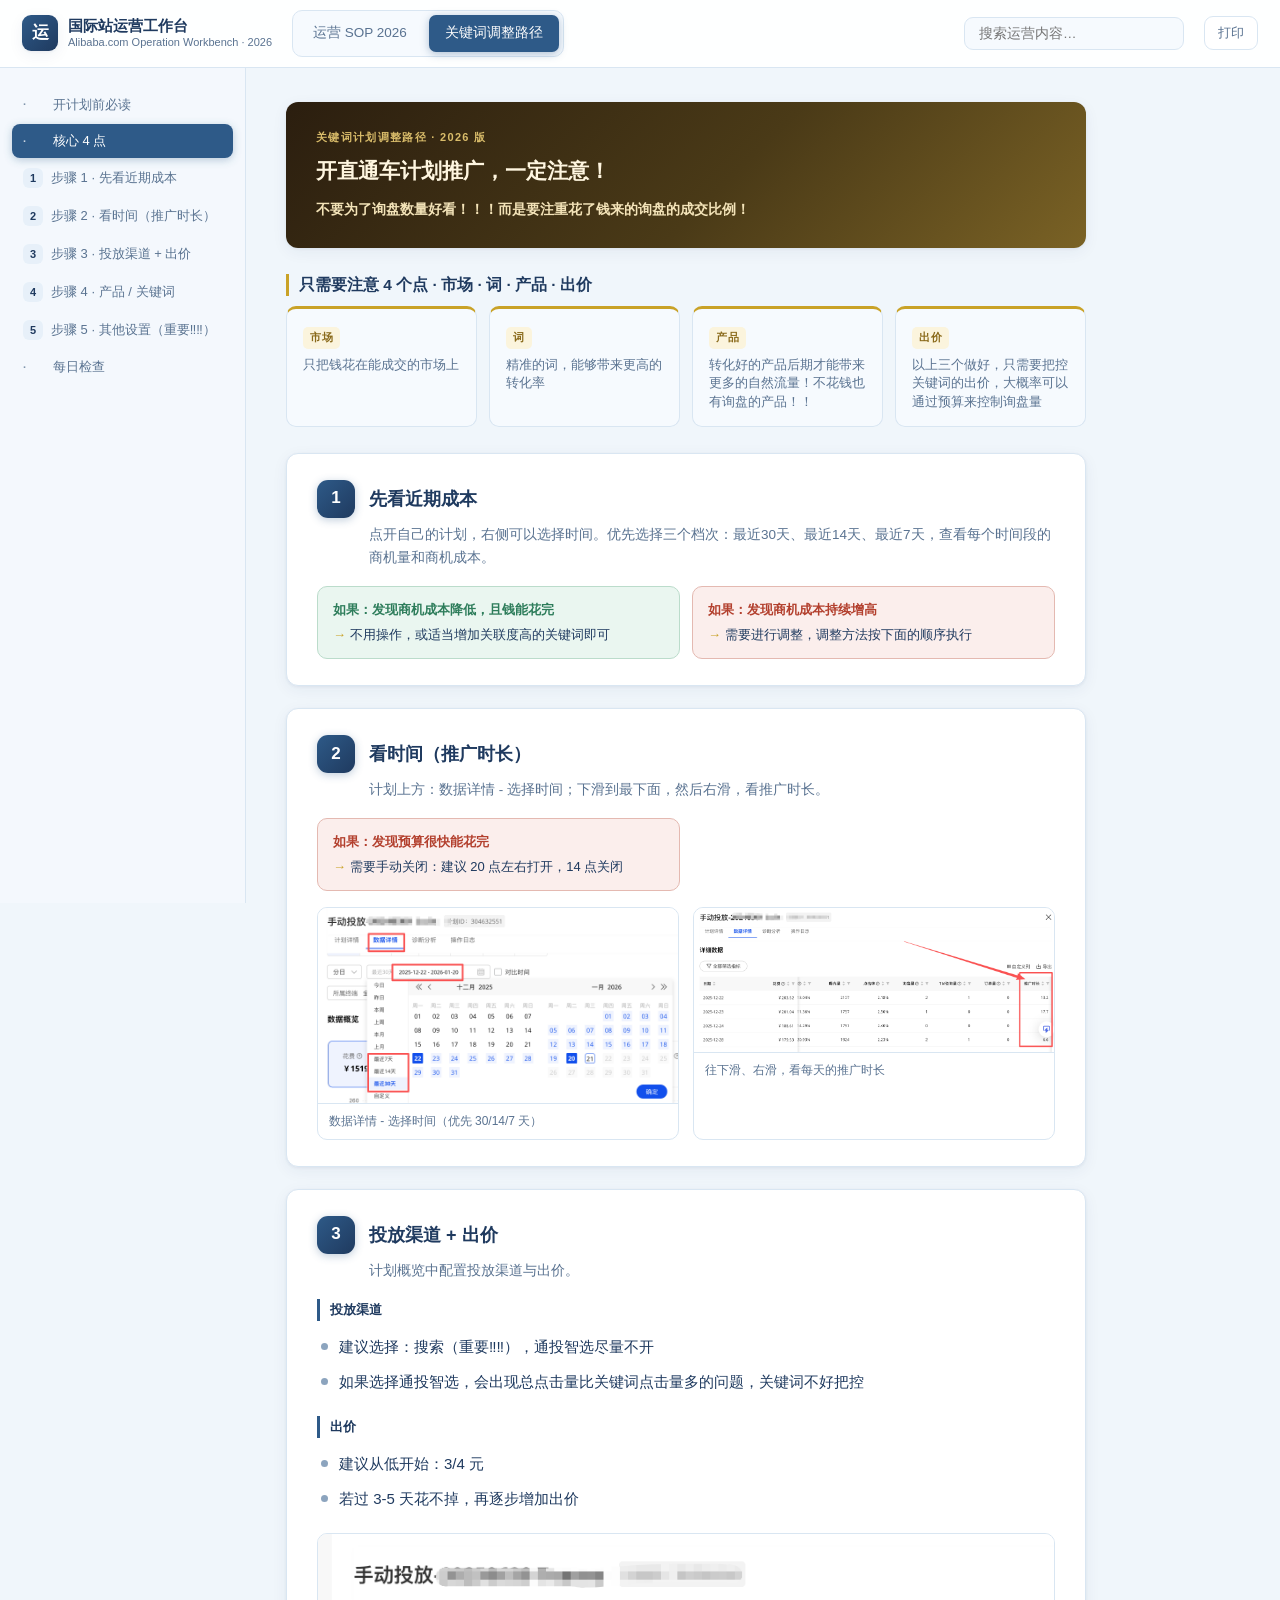
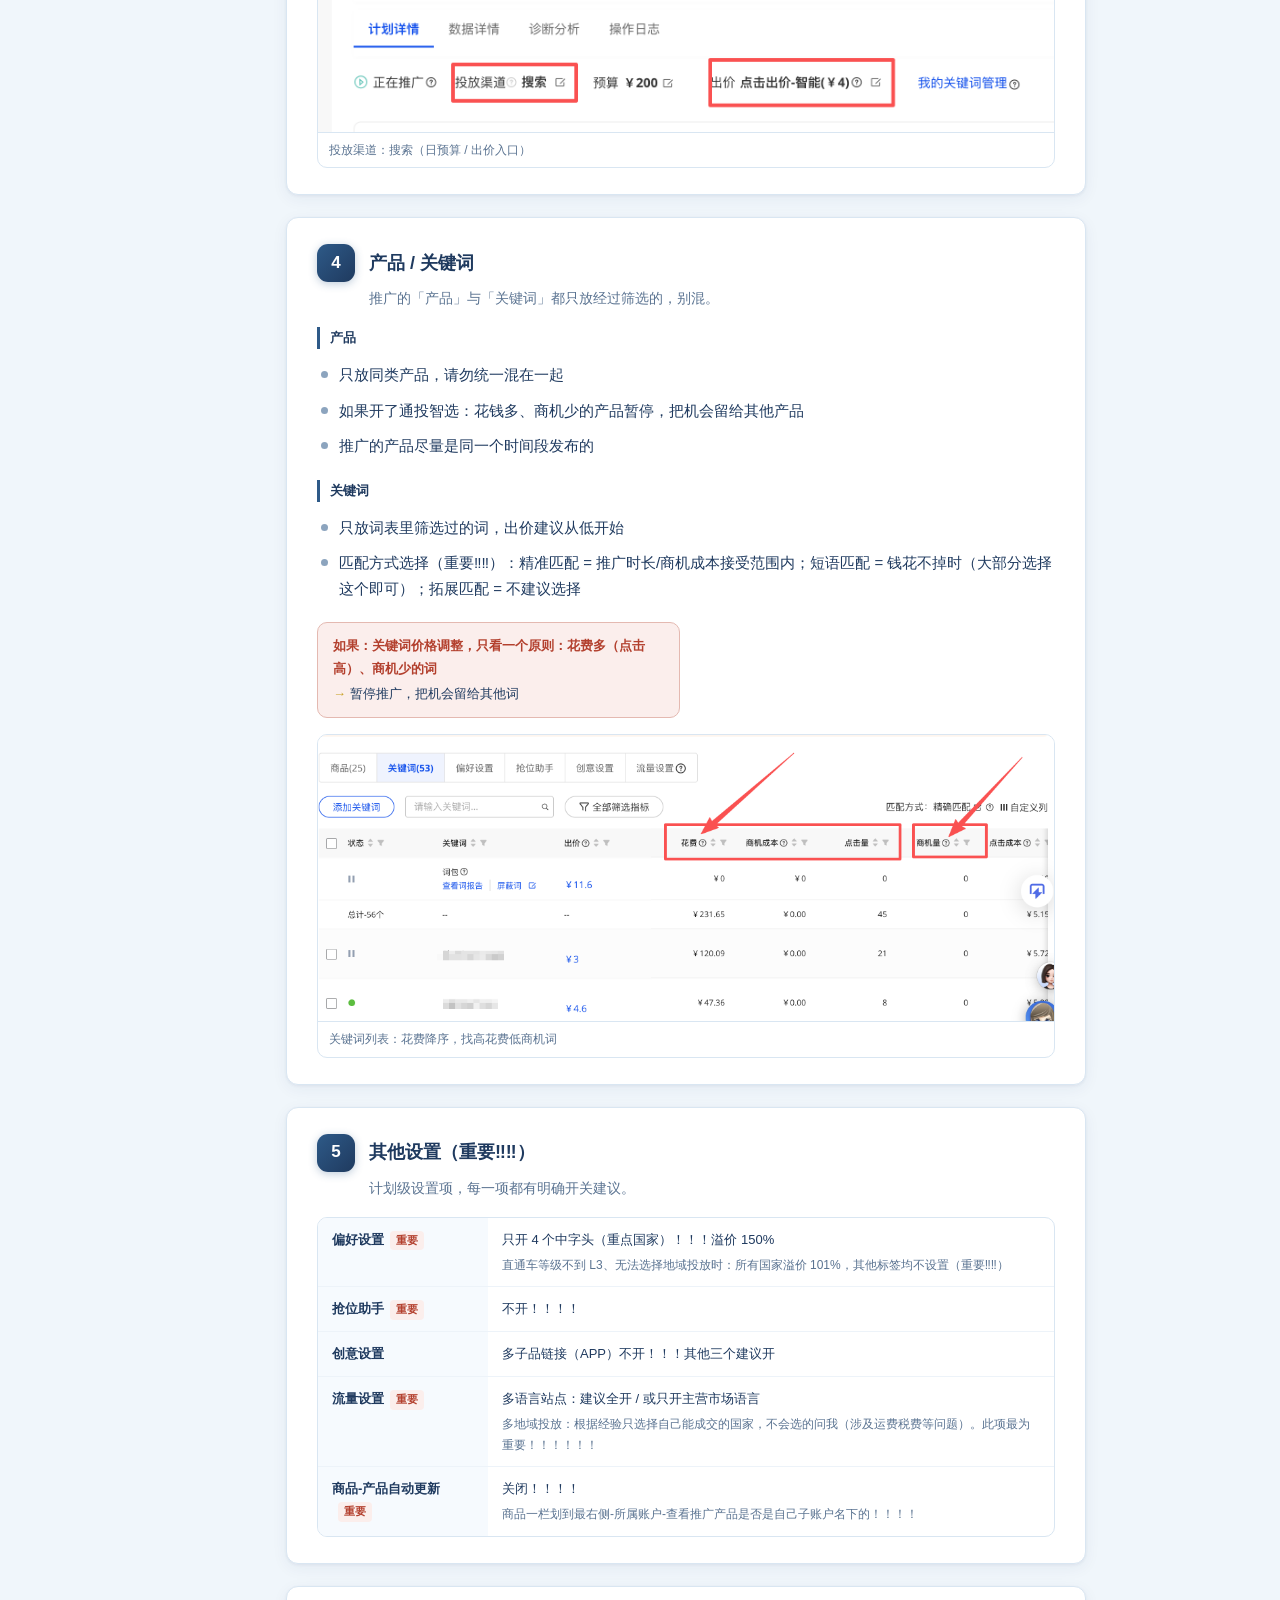
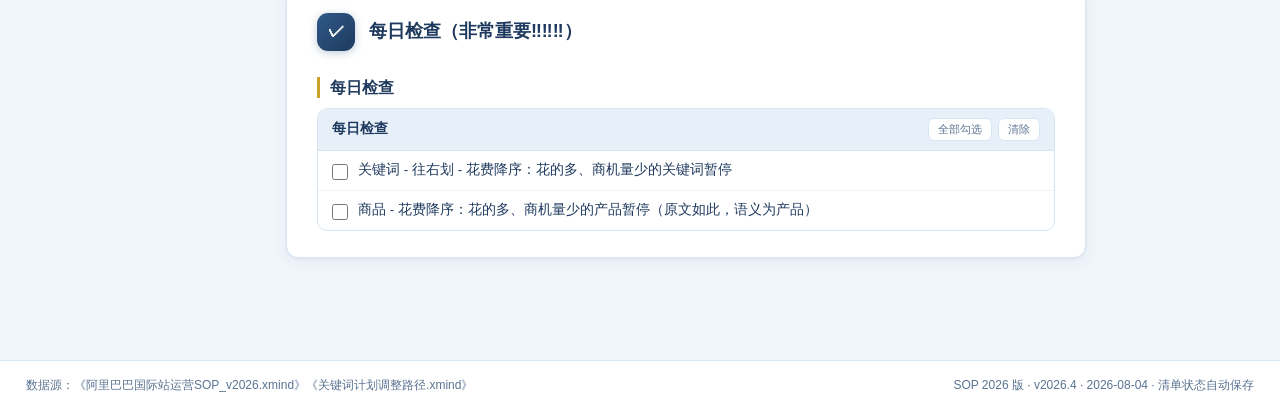
==== keyword.html @ 3e879319 "Add files via upload" ====
<!DOCTYPE html>
<html lang="zh-CN">
<head>
<meta charset="UTF-8">
<meta name="viewport" content="width=device-width, initial-scale=1.0">
<title>关键词调整路径 · 国际站运营工作台</title>
<meta name="description" content="直通车 P4P 关键词计划调整路径：看成本、看时间、投放渠道、产品关键词、其他设置、每日检查">
<link rel="stylesheet" href="style.css">
</head>
<body>

<header class="topbar">
  <div class="brand">
    <span class="brand-mark">运</span>
    <div class="brand-text">
      <strong>国际站运营工作台</strong>
      <span>Alibaba.com Operation Workbench · 2026</span>
    </div>
  </div>

  <nav class="tabs" id="pageTabs" aria-label="页面切换">
    <a class="tab" data-page="sop" href="sop.html">运营 SOP 2026</a>
    <a class="tab active" data-page="keyword" href="keyword.html">关键词调整路径</a>
  </nav>

  <div class="searchbox" id="searchBox">
    <input id="searchInput" type="text" placeholder="搜索运营内容…" autocomplete="off">
    <div id="searchResults" class="search-results hidden"></div>
  </div>

  <button id="printBtn" class="icon-btn" title="打印 / 导出 PDF 当前页面">打印</button>
</header>

<main>
  <section id="view-keyword" class="view">
    <aside class="sidebar" id="kwSidebar" aria-label="关键词路径步骤导航"></aside>
    <div class="content kw-content" id="keywordContent"></div>
  </section>
</main>

<footer class="footer">
  <span>数据源：《阿里巴巴国际站运营SOP_v2026.xmind》《关键词计划调整路径.xmind》</span>
  <span class="ver" id="verInfo"></span>
</footer>

<script src="data-keyword.js"></script>
<script src="data-sop.js"></script>
<script src="app.js"></script>
</body>
</html>
---- style.css ----
/* ============================================================
   国际站运营工作台 · style.css
   风格：梵高淡蓝（星空蓝 + 暖金点缀）
   配色集中在 :root，换肤只需改变量
   ============================================================ */
:root {
  --bg: #F0F6FB;              /* 页面底色：淡星空蓝 */
  --bg-card: #FFFFFF;
  --bg-soft: #F6FAFE;
  --ink: #1F3A5F;             /* 主文字：深星空蓝 */
  --ink-2: #5A7391;           /* 次级文字 */
  --brand: #2E5A88;           /* 主品牌蓝 */
  --brand-deep: #1F3A5F;
  --brand-soft: #E7F0F9;
  --accent: #C9A227;          /* 暖金点缀 */
  --accent-soft: #FBF4DD;
  --border: #D9E6F2;
  --warn-bg: #FDF4E4;
  --warn-border: #E2C068;
  --warn-text: #8A6A1B;
  --danger: #B3402E;
  --danger-soft: #FBEEEC;
  --ok: #2E7D5B;
  --ok-soft: #EAF6F0;
  --code-bg: #EEF4FA;
  --radius: 12px;
  --shadow: 0 1px 3px rgba(31, 58, 95, 0.06), 0 4px 16px rgba(31, 58, 95, 0.06);
}

* { box-sizing: border-box; margin: 0; padding: 0; }

html { scroll-behavior: smooth; }

body {
  font-family: -apple-system, BlinkMacSystemFont, "PingFang SC", "Hiragino Sans GB", "Microsoft YaHei", "Segoe UI", sans-serif;
  background: var(--bg);
  color: var(--ink);
  font-size: 15px;
  line-height: 1.7;
  min-height: 100vh;
  display: flex;
  flex-direction: column;
}

/* ---------------- 顶栏 ---------------- */
.topbar {
  position: sticky; top: 0; z-index: 50;
  display: flex; align-items: center; gap: 20px;
  padding: 10px 22px;
  background: rgba(255,255,255,0.92);
  backdrop-filter: blur(8px);
  border-bottom: 1px solid var(--border);
  flex-wrap: wrap;
}
.brand { display: flex; align-items: center; gap: 10px; }
.brand-mark {
  width: 36px; height: 36px; border-radius: 9px;
  background: linear-gradient(135deg, var(--brand) 0%, var(--brand-deep) 100%);
  color: #fff; font-weight: 700; font-size: 17px;
  display: flex; align-items: center; justify-content: center;
  box-shadow: var(--shadow);
}
.brand-text { display: flex; flex-direction: column; line-height: 1.25; }
.brand-text strong { font-size: 15px; color: var(--ink); }
.brand-text span { font-size: 11px; color: var(--ink-2); }

.tabs { display: flex; gap: 6px; background: var(--bg-soft); padding: 4px; border-radius: 10px; border: 1px solid var(--border); }
.tab {
  border: none; cursor: pointer;
  padding: 7px 16px; border-radius: 7px;
  background: transparent; color: var(--ink-2);
  font-size: 13.5px; font-weight: 500; font-family: inherit;
  transition: all .15s ease;
}
.tab:hover { color: var(--brand); }
a.tab { display: inline-block; text-decoration: none; }
.tab.active { background: var(--brand); color: #fff; box-shadow: 0 2px 8px rgba(46,90,136,.35); }

.searchbox { position: relative; margin-left: auto; min-width: 220px; }
.searchbox input {
  width: 100%; padding: 8px 14px;
  border: 1px solid var(--border); border-radius: 9px;
  background: var(--bg-soft); color: var(--ink);
  font-size: 13.5px; font-family: inherit; outline: none;
  transition: border .15s ease, box-shadow .15s ease;
}
.searchbox input:focus { border-color: var(--brand); box-shadow: 0 0 0 3px rgba(46,90,136,.12); background: #fff; }
.search-results {
  position: absolute; top: calc(100% + 6px); left: 0; right: 0;
  background: #fff; border: 1px solid var(--border); border-radius: 10px;
  box-shadow: 0 12px 32px rgba(31,58,95,.16);
  max-height: 320px; overflow: auto; z-index: 60;
}
.search-results.hidden { display: none; }
.sr-item { padding: 9px 12px; cursor: pointer; border-bottom: 1px solid #EEF4FA; }
.sr-item:last-child { border-bottom: none; }
.sr-item:hover { background: var(--brand-soft); }
.sr-item .sr-page { font-size: 10.5px; color: var(--accent); font-weight: 600; }
.sr-item .sr-title { font-size: 13px; color: var(--ink); font-weight: 500; }
.sr-item .sr-snippet { font-size: 12px; color: var(--ink-2); }
.sr-item mark { background: var(--accent-soft); color: var(--warn-text); border-radius: 2px; padding: 0 1px; }
.sr-empty { padding: 12px; font-size: 13px; color: var(--ink-2); }

.icon-btn {
  border: 1px solid var(--border); background: #fff; color: var(--ink-2);
  padding: 7px 13px; border-radius: 9px; font-size: 13px; cursor: pointer; font-family: inherit;
  transition: all .15s ease;
}
.icon-btn:hover { color: var(--brand); border-color: var(--brand); }

/* ---------------- 主布局 ---------------- */
main { flex: 1; display: flex; }
.view { display: none; flex: 1; }
.view.active { display: flex; }

.sidebar {
  width: 246px; flex-shrink: 0;
  position: sticky; top: 65px; align-self: flex-start;
  height: calc(100vh - 65px);
  overflow-y: auto;
  padding: 18px 12px 40px;
  border-right: 1px solid var(--border);
  background: rgba(246,250,254,0.7);
}
.sidebar::-webkit-scrollbar { width: 6px; }
.sidebar::-webkit-scrollbar-thumb { background: #C9DAE8; border-radius: 3px; }
.sb-group { font-size: 11px; color: var(--ink-2); letter-spacing: .08em; margin: 14px 6px 6px; font-weight: 600; }
.sb-item {
  display: flex; align-items: center; gap: 8px;
  padding: 7px 10px; margin: 2px 0; border-radius: 8px;
  font-size: 13px; color: var(--ink-2); cursor: pointer;
  border: 1px solid transparent; transition: all .12s ease;
  text-decoration: none; line-height: 1.4;
}
.sb-item:hover { background: var(--brand-soft); color: var(--brand-deep); }
.sb-item.active { background: var(--brand); color: #fff; box-shadow: 0 2px 8px rgba(46,90,136,.3); }
.sb-item .sb-num { font-size: 11px; font-weight: 600; opacity: .75; min-width: 22px; }

.content {
  flex: 1; min-width: 0;
  padding: 34px 40px 80px;
  max-width: 880px;
}

/* ---------------- 章节卡片 ---------------- */
.chapter {
  background: var(--bg-card);
  border: 1px solid var(--border);
  border-radius: var(--radius);
  box-shadow: var(--shadow);
  padding: 30px 34px;
  margin-bottom: 26px;
  scroll-margin-top: 84px;
}
.chapter-head { display: flex; align-items: center; gap: 12px; margin-bottom: 4px; }
.chapter-badge {
  width: 34px; height: 34px; border-radius: 9px; flex-shrink: 0;
  background: linear-gradient(135deg, var(--brand), var(--brand-deep));
  color: #fff; font-size: 14px; font-weight: 600;
  display: flex; align-items: center; justify-content: center;
}
.chapter-title { font-size: 21px; font-weight: 700; color: var(--ink); letter-spacing: .01em; }
.chapter-sub { font-size: 12.5px; color: var(--ink-2); margin: 6px 0 22px; padding-left: 46px; }

/* ---------------- 内容块 ---------------- */
.blk { margin-top: 26px; }
.blk:first-child { margin-top: 12px; }
.blk-title {
  font-size: 15.5px; font-weight: 600; color: var(--brand-deep);
  margin-bottom: 10px; padding-left: 10px;
  border-left: 3px solid var(--accent);
  line-height: 1.4;
}

/* 段落 */
.blk-p { color: var(--ink); }
.blk-p .blk-title { margin-bottom: 4px; }

/* 列表 */
.blk-list { list-style: none; }
.blk-list li {
  position: relative; padding: 5px 0 5px 22px; color: var(--ink);
}
.blk-list li::before {
  content: ""; position: absolute; left: 4px; top: 14px;
  width: 7px; height: 7px; border-radius: 50%;
  background: var(--brand); opacity: .55;
}

/* 表格 */
.tbl-wrap { overflow-x: auto; border: 1px solid var(--border); border-radius: 10px; }
table.tbl { width: 100%; border-collapse: collapse; font-size: 13.5px; min-width: 520px; }
.tbl th {
  background: var(--brand-soft); color: var(--brand-deep);
  text-align: left; padding: 10px 14px; font-weight: 600;
  border-bottom: 1px solid var(--border); white-space: nowrap;
}
.tbl td { padding: 9px 14px; border-bottom: 1px solid #EDF3F9; color: var(--ink); vertical-align: top; }
.tbl tr:last-child td { border-bottom: none; }
.tbl tr:hover td { background: #FAFCFF; }
.blk-note { font-size: 12px; color: var(--ink-2); margin-top: 8px; padding: 8px 12px; background: var(--bg-soft); border-radius: 8px; }

/* 步骤条（横向） */
.steps { display: flex; flex-wrap: wrap; align-items: stretch; gap: 0; }
.step {
  display: flex; align-items: center; gap: 10px;
  background: var(--bg-soft); border: 1px solid var(--border);
  border-radius: 10px; padding: 10px 14px; margin: 4px 0;
  flex: 1 1 160px;
}
.step-num {
  width: 26px; height: 26px; border-radius: 50%; flex-shrink: 0;
  background: var(--brand); color: #fff; font-size: 13px; font-weight: 600;
  display: flex; align-items: center; justify-content: center;
}
.step-text { font-size: 13px; color: var(--ink); line-height: 1.45; }
.steps-arrow { align-self: center; color: var(--accent); font-size: 15px; padding: 0 2px; }

/* 流程闭环 */
.flow { display: flex; flex-wrap: wrap; align-items: center; gap: 6px; }
.flow-item {
  background: linear-gradient(135deg, var(--brand), var(--brand-deep));
  color: #fff; font-size: 13px; font-weight: 500;
  padding: 7px 16px; border-radius: 20px; box-shadow: 0 2px 8px rgba(46,90,136,.25);
}
.flow-arrow { color: var(--accent); font-weight: 700; font-size: 14px; }

/* 卡片网格 */
.cards { display: grid; grid-template-columns: repeat(auto-fill, minmax(210px, 1fr)); gap: 12px; }
.card {
  background: var(--bg-soft); border: 1px solid var(--border); border-radius: 10px;
  padding: 14px 16px;
}
.card .card-tag {
  display: inline-block; font-size: 10.5px; font-weight: 700;
  color: var(--brand-deep); background: var(--brand-soft);
  border-radius: 5px; padding: 2px 7px; margin-bottom: 7px; letter-spacing: .05em;
}
.card .card-title { font-size: 14px; font-weight: 600; color: var(--ink); margin-bottom: 3px; }
.card .card-text { font-size: 12.5px; color: var(--ink-2); line-height: 1.5; }

/* 警示 */
.warn {
  background: var(--warn-bg); border: 1px solid var(--warn-border);
  border-left: 4px solid var(--accent);
  border-radius: 10px; padding: 13px 16px; margin-top: 14px;
}
.warn .warn-title { font-weight: 700; color: var(--warn-text); font-size: 13.5px; margin-bottom: 4px; }
.warn .warn-text { font-size: 13.5px; color: #6B5A1E; }
.warn.danger { background: var(--danger-soft); border-color: #E4B9B1; border-left-color: var(--danger); }
.warn.danger .warn-title, .warn.danger .warn-text { color: var(--danger); }

/* 示例（标题写法） */
.example {
  background: var(--code-bg); border: 1px solid var(--border); border-radius: 10px;
  padding: 14px 18px; margin-top: 10px;
}
.example .ex-en { font-family: ui-monospace, SFMono-Regular, Menlo, monospace; font-size: 13px; color: var(--brand-deep); font-weight: 500; word-break: break-all; }
.example .ex-zh { font-size: 12.5px; color: var(--ink-2); margin-top: 5px; }

/* 时间线 */
.timeline { position: relative; padding-left: 22px; }
.timeline::before { content: ""; position: absolute; left: 5px; top: 6px; bottom: 6px; width: 2px; background: var(--border); }
.tl-item { position: relative; padding: 7px 0 7px 16px; }
.tl-item::before {
  content: ""; position: absolute; left: -22px; top: 15px;
  width: 9px; height: 9px; border-radius: 50%;
  background: var(--brand); border: 2px solid #fff; box-shadow: 0 0 0 1px var(--brand);
}
.tl-date { font-size: 12px; font-weight: 700; color: var(--accent); letter-spacing: .03em; }
.tl-text { font-size: 13.5px; color: var(--ink); }

/* 术语表 */
.glossary { display: grid; grid-template-columns: 1fr 1fr; gap: 10px 22px; }
.gl-item { border-bottom: 1px dashed var(--border); padding-bottom: 8px; }
.gl-term { font-size: 13.5px; font-weight: 700; color: var(--brand-deep); }
.gl-def { font-size: 13px; color: var(--ink-2); }

/* 清单 */
.checklist { border: 1px solid var(--border); border-radius: 10px; overflow: hidden; }
.cl-head {
  display: flex; align-items: center; justify-content: space-between; gap: 10px;
  background: var(--brand-soft); padding: 9px 14px;
  border-bottom: 1px solid var(--border);
}
.cl-head .cl-title { font-weight: 600; color: var(--brand-deep); font-size: 13.5px; }
.cl-actions { display: flex; gap: 6px; }
.cl-actions button {
  border: 1px solid var(--border); background: #fff; color: var(--ink-2);
  font-size: 11px; padding: 3px 9px; border-radius: 6px; cursor: pointer; font-family: inherit;
}
.cl-actions button:hover { color: var(--brand); border-color: var(--brand); }
.cl-item { display: flex; align-items: flex-start; gap: 10px; padding: 9px 14px; border-bottom: 1px solid #EDF3F9; cursor: pointer; }
.cl-item:last-child { border-bottom: none; }
.cl-item:hover { background: #FAFCFF; }
.cl-item input { margin-top: 4px; accent-color: var(--brand); width: 16px; height: 16px; cursor: pointer; flex-shrink: 0; }
.cl-item .cl-text { font-size: 13.5px; color: var(--ink); line-height: 1.55; }
.cl-item.done .cl-text { color: var(--ink-2); text-decoration: line-through; }

/* ---------------- 关键词页专属 ---------------- */
.kw-hero {
  background: linear-gradient(135deg, #2B1E0F 0%, #4A3A17 55%, #7A6225 100%);
  color: #F7E9C3; border-radius: var(--radius);
  padding: 26px 30px; margin-bottom: 22px;
  box-shadow: var(--shadow);
}
.kw-hero .kw-hero-tag { font-size: 11px; letter-spacing: .12em; color: #D9BC6A; font-weight: 700; }
.kw-hero h1 { font-size: 21px; margin: 6px 0 10px; color: #FFF6E0; }
.kw-hero p { font-size: 14px; color: #F3E3B8; font-weight: 600; }

.core4 { display: grid; grid-template-columns: repeat(auto-fit, minmax(180px, 1fr)); gap: 12px; margin-bottom: 26px; }
.core4 .card { border-top: 3px solid var(--accent); }
.core4 .card .card-tag { background: var(--accent-soft); color: var(--warn-text); }

.kw-step {
  background: var(--bg-card); border: 1px solid var(--border); border-radius: var(--radius);
  box-shadow: var(--shadow); padding: 26px 30px; margin-bottom: 22px;
  scroll-margin-top: 84px;
}
.kw-step-head { display: flex; align-items: center; gap: 14px; margin-bottom: 6px; }
.kw-step-num {
  width: 38px; height: 38px; border-radius: 11px; flex-shrink: 0;
  background: linear-gradient(135deg, var(--brand), var(--brand-deep));
  color: #fff; font-size: 17px; font-weight: 700;
  display: flex; align-items: center; justify-content: center;
  box-shadow: 0 2px 8px rgba(46,90,136,.3);
}
.kw-step-title { font-size: 18px; font-weight: 700; color: var(--ink); }
.kw-step-desc { font-size: 13.5px; color: var(--ink-2); padding-left: 52px; margin-bottom: 16px; }

.kw-group { margin-top: 16px; }
.kw-group-name { font-size: 13px; font-weight: 700; color: var(--brand-deep); margin-bottom: 8px; padding-left: 10px; border-left: 3px solid var(--brand); }

/* 判断逻辑 */
.conditions { display: grid; grid-template-columns: 1fr 1fr; gap: 12px; margin-top: 16px; }
.cond { border-radius: 10px; padding: 12px 15px; font-size: 13px; }
.cond.keep { background: var(--ok-soft); border: 1px solid #BBDCCB; }
.cond.action { background: var(--danger-soft); border: 1px solid #E4B9B1; }
.cond .cond-if { font-weight: 600; display: block; margin-bottom: 3px; }
.cond.keep .cond-if { color: var(--ok); }
.cond.action .cond-if { color: var(--danger); }
.cond .cond-then { color: var(--ink); }
.cond .cond-then::before { content: "→ "; color: var(--accent); font-weight: 700; }

/* 截图 */
.kw-shots { display: grid; grid-template-columns: repeat(auto-fit, minmax(250px, 1fr)); gap: 14px; margin-top: 16px; }
.kw-shot { border: 1px solid var(--border); border-radius: 10px; overflow: hidden; background: #fff; }
.kw-shot img { width: 100%; display: block; border-bottom: 1px solid var(--border); }
.kw-shot figcaption { font-size: 12px; color: var(--ink-2); padding: 7px 11px; }

/* 设置项表格（步骤5） */
.settings-table { border: 1px solid var(--border); border-radius: 10px; overflow: hidden; margin-top: 12px; }
.settings-table .st-row { display: flex; border-bottom: 1px solid #EDF3F9; }
.settings-table .st-row:last-child { border-bottom: none; }
.st-name { flex: 0 0 170px; padding: 11px 14px; font-weight: 600; font-size: 13px; color: var(--brand-deep); background: var(--bg-soft); }
.st-body { flex: 1; padding: 11px 14px; font-size: 13px; color: var(--ink); }
.st-body .st-note { display: block; font-size: 12px; color: var(--ink-2); margin-top: 4px; }
.st-warn-tag { display: inline-block; font-size: 10.5px; font-weight: 700; color: var(--danger); background: var(--danger-soft); border-radius: 4px; padding: 1px 6px; margin-left: 6px; }

/* 关键词步骤导航 */
.sb-item .sb-step-num {
  width: 20px; height: 20px; border-radius: 6px; flex-shrink: 0;
  background: var(--brand-soft); color: var(--brand-deep);
  font-size: 11px; font-weight: 700;
  display: flex; align-items: center; justify-content: center;
}
.sb-item.active .sb-step-num { background: rgba(255,255,255,.25); color: #fff; }

/* ---------------- 页脚 ---------------- */
.footer {
  border-top: 1px solid var(--border); background: #fff;
  padding: 14px 26px; font-size: 12px; color: var(--ink-2);
  display: flex; justify-content: space-between; gap: 10px; flex-wrap: wrap;
}

/* 高亮闪烁（搜索跳转） */
@keyframes flash { 0%, 60% { background: var(--accent-soft); } 100% { background: transparent; } }
.flash { animation: flash 1.6s ease-out 1; border-radius: 6px; }

/* ---------------- 响应式 ---------------- */
@media (max-width: 900px) {
  .sidebar { width: 210px; }
  .content { padding: 24px 20px 60px; }
  .conditions { grid-template-columns: 1fr; }
}
@media (max-width: 768px) {
  .topbar { gap: 10px; padding: 10px 14px; }
  .brand-text span { display: none; }
  .tabs { order: 3; width: 100%; }
  .tabs .tab { flex: 1; }
  .searchbox { margin-left: 0; flex: 1; min-width: 0; }
  .view.active { flex-direction: column; }
  .sidebar {
    width: 100%; height: auto; position: static;
    display: flex; gap: 6px; overflow-x: auto;
    padding: 10px 12px; border-right: none; border-bottom: 1px solid var(--border);
  }
  .sb-group { display: none; }
  .sb-item { white-space: nowrap; flex-shrink: 0; }
  .content { padding: 18px 14px 50px; }
  .chapter, .kw-step { padding: 20px 18px; }
  .glossary { grid-template-columns: 1fr; }
  .st-name { flex-basis: 120px; }
}

/* ---------------- 打印 ---------------- */
@media print {
  body { background: #fff; }
  .topbar, .sidebar, .footer, .icon-btn { display: none !important; }
  main { display: block; }
  .view { display: none !important; }
  .view.active { display: block !important; }
  .content { max-width: none; padding: 0; }
  .chapter, .kw-step { break-inside: avoid; box-shadow: none; border: 1px solid #ccc; }
  .kw-hero { -webkit-print-color-adjust: exact; print-color-adjust: exact; }
}
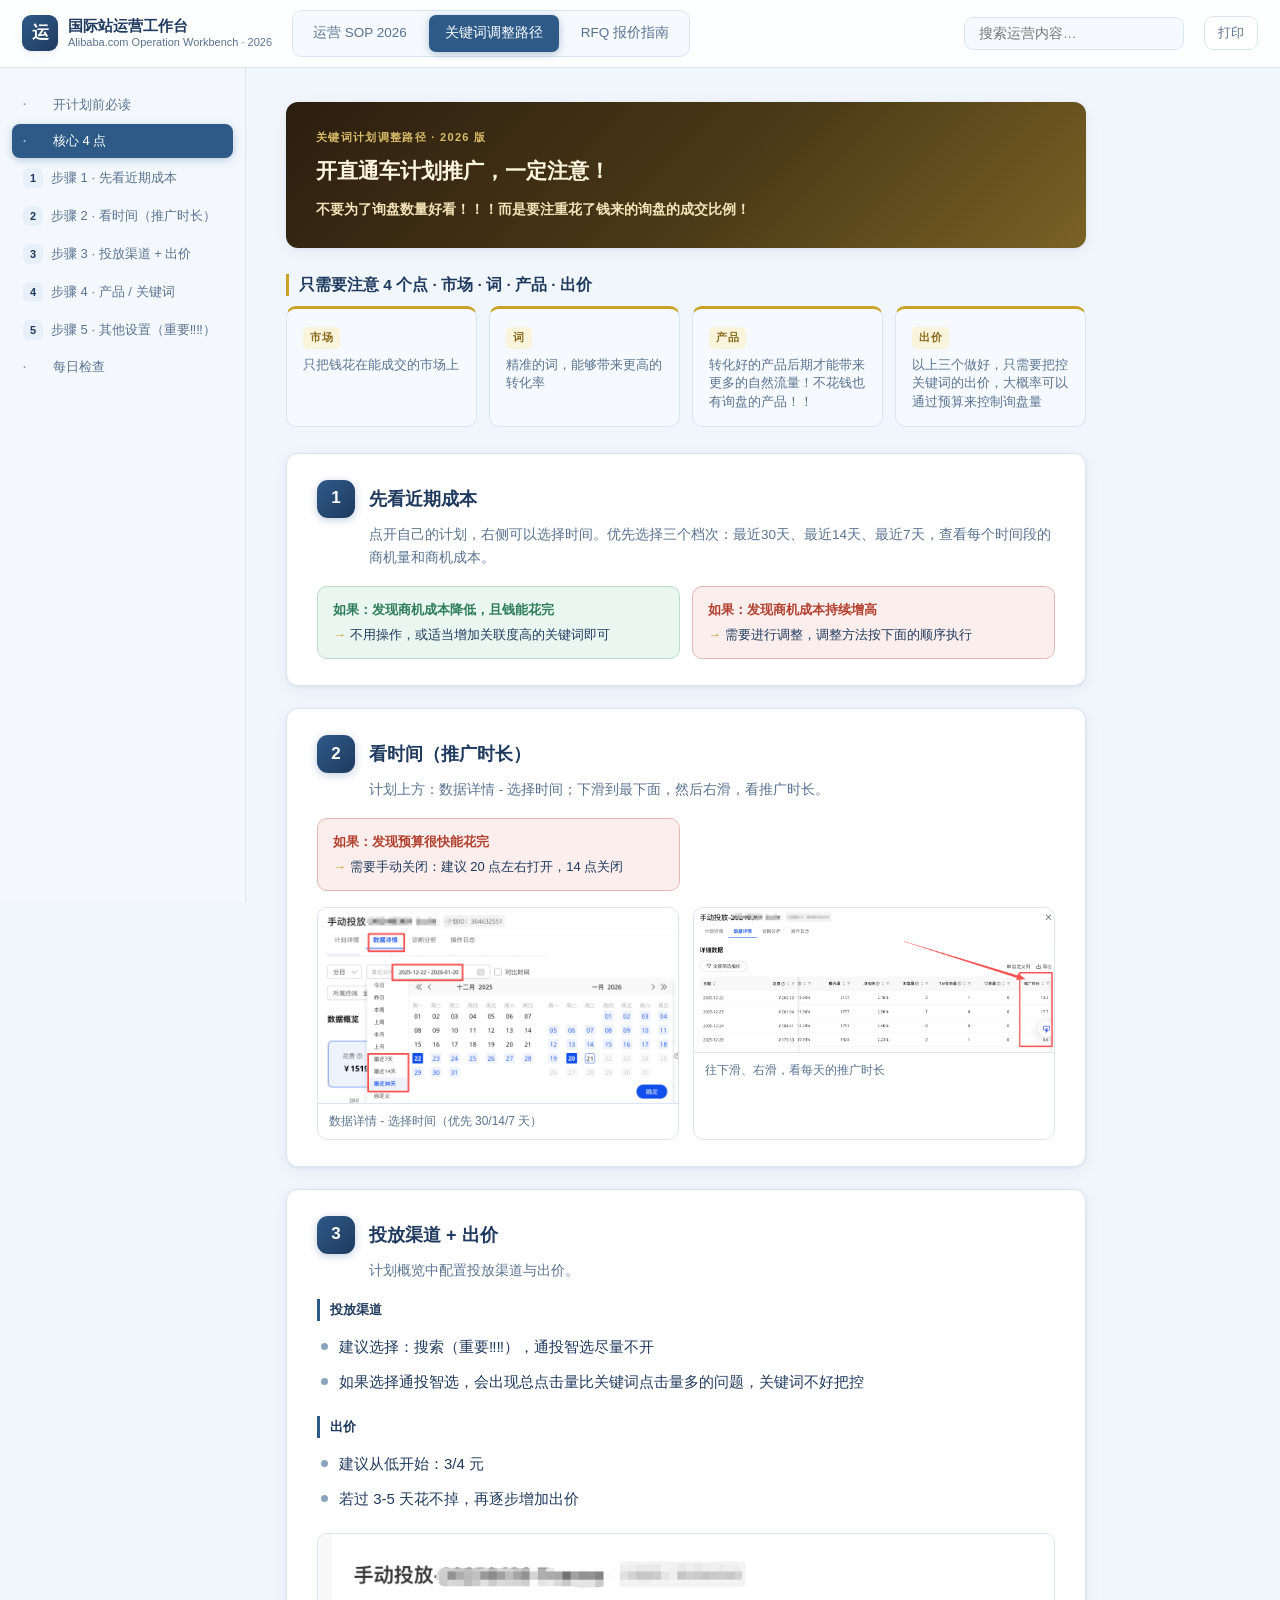
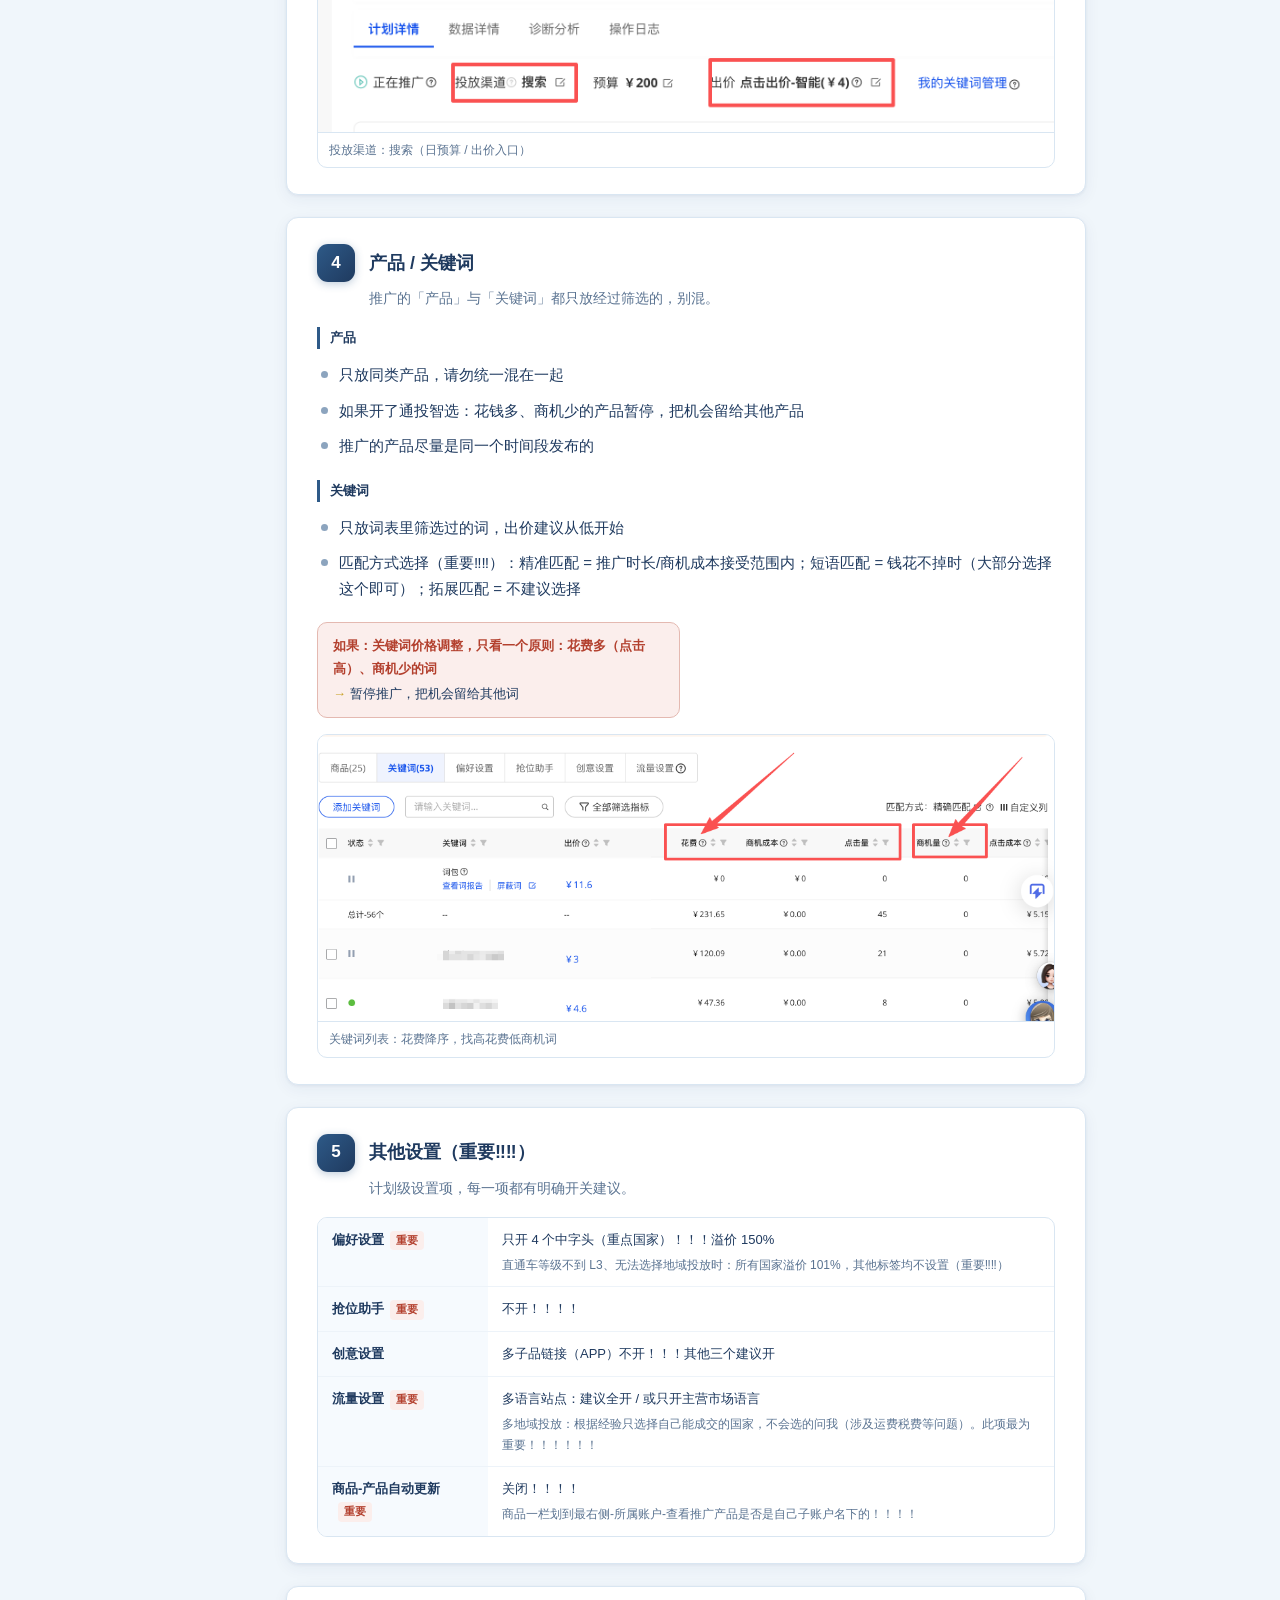
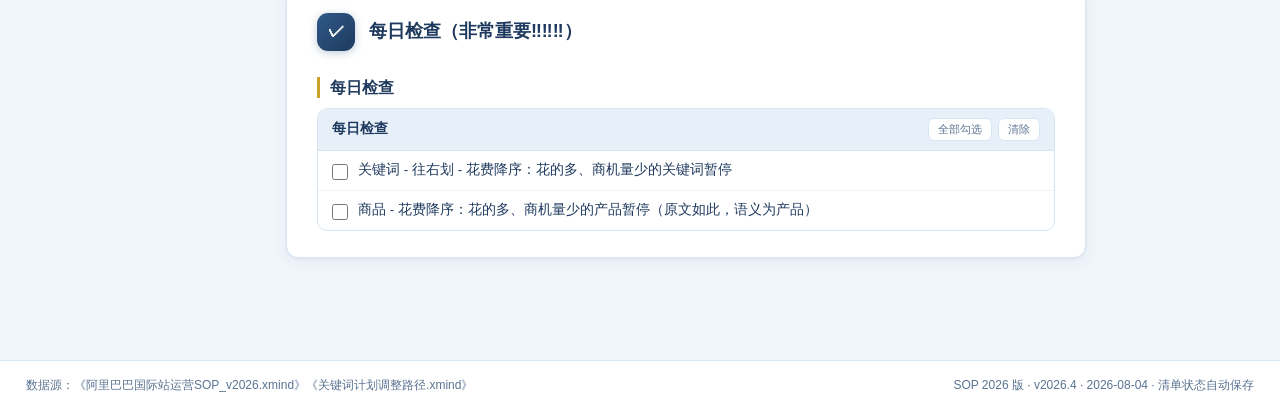
==== commit 07f2541a: "Add files via upload" ====
--- a/keyword.html
+++ b/keyword.html
@@ -21,6 +21,7 @@
   <nav class="tabs" id="pageTabs" aria-label="页面切换">
     <a class="tab" data-page="sop" href="sop.html">运营 SOP 2026</a>
     <a class="tab active" data-page="keyword" href="keyword.html">关键词调整路径</a>
+    <a class="tab" data-page="rfq" href="rfq.html">RFQ 报价指南</a>
   </nav>
 
   <div class="searchbox" id="searchBox">
@@ -43,8 +44,9 @@
   <span class="ver" id="verInfo"></span>
 </footer>
 
-<script src="data-keyword.js"></script>
-<script src="data-sop.js"></script>
-<script src="app.js"></script>
+<!-- 版本号用于缓存失效：更新数据文件后同步改 ?v= 即可（如 v=20260916b） -->
+<script src="data-keyword.js?v=20260916"></script>
+<script src="data-sop.js?v=20260916"></script>
+<script src="app.js?v=20260916"></script>
 </body>
 </html>
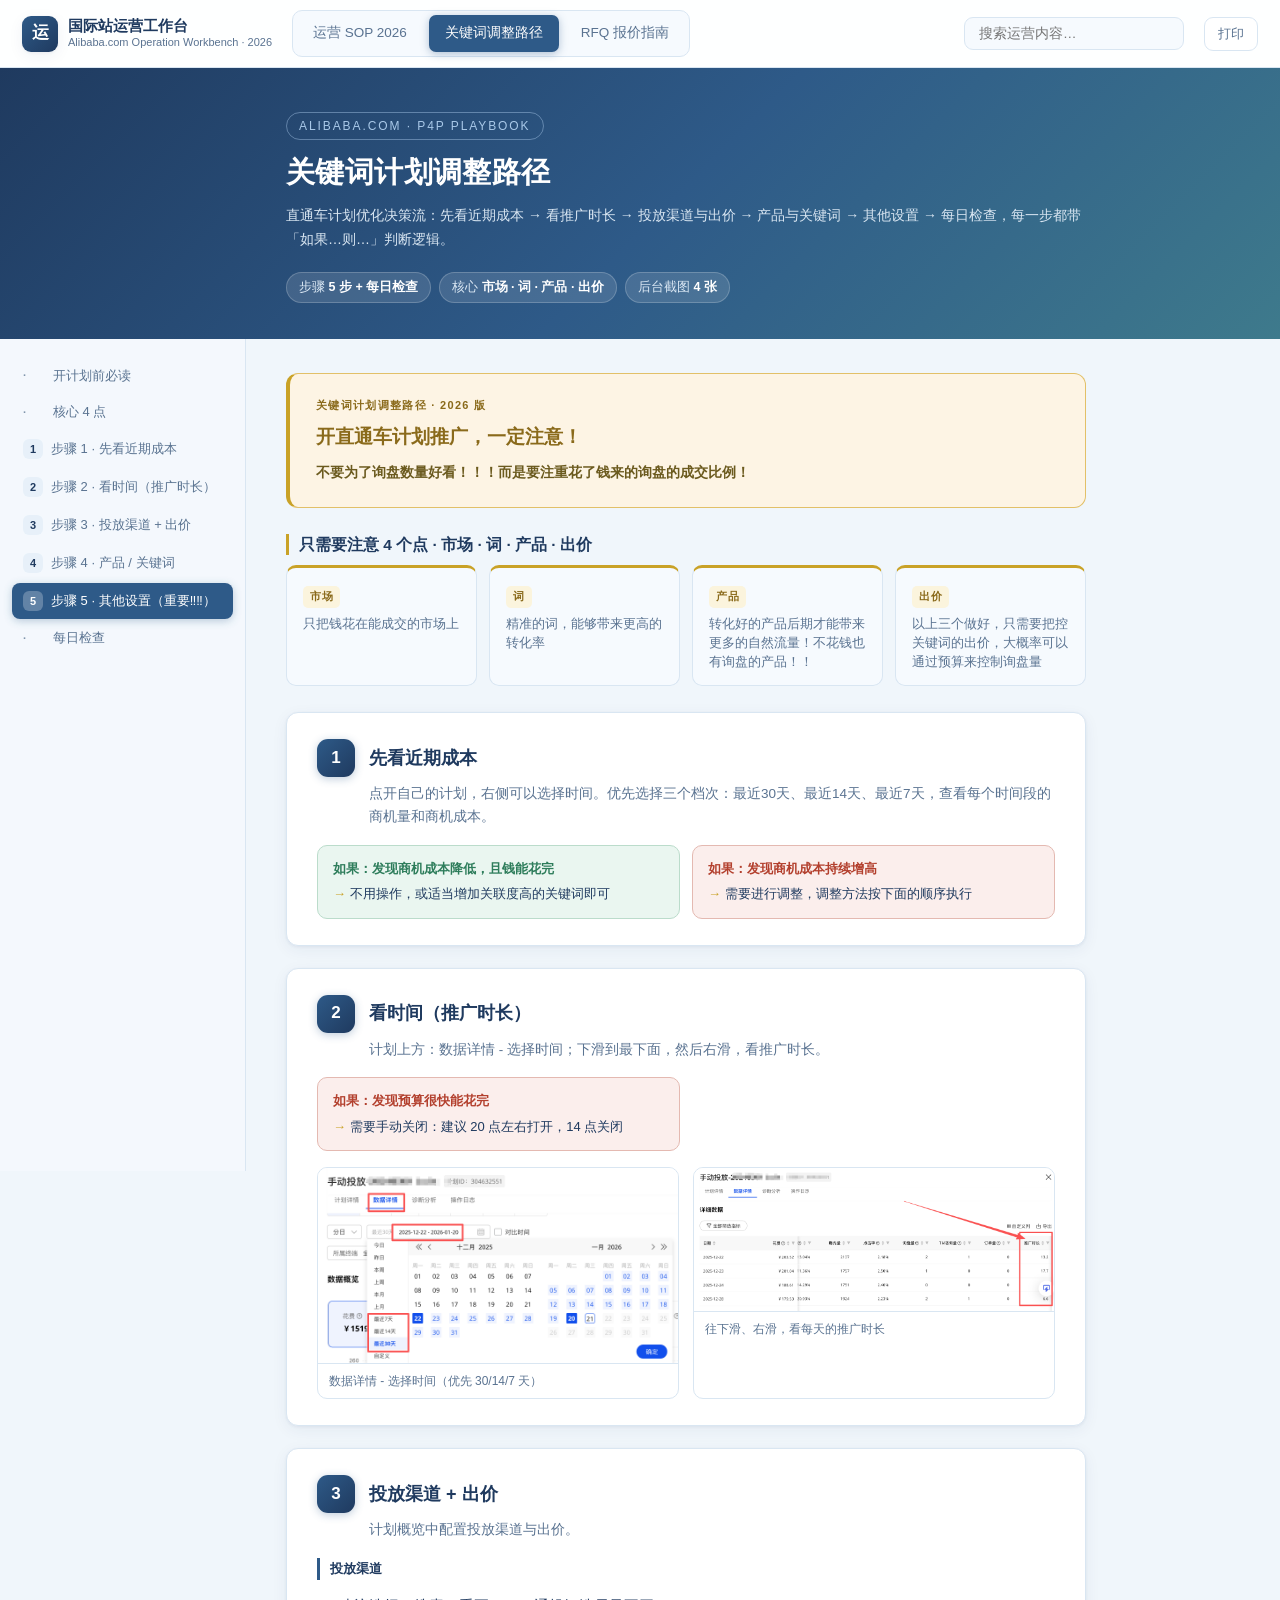
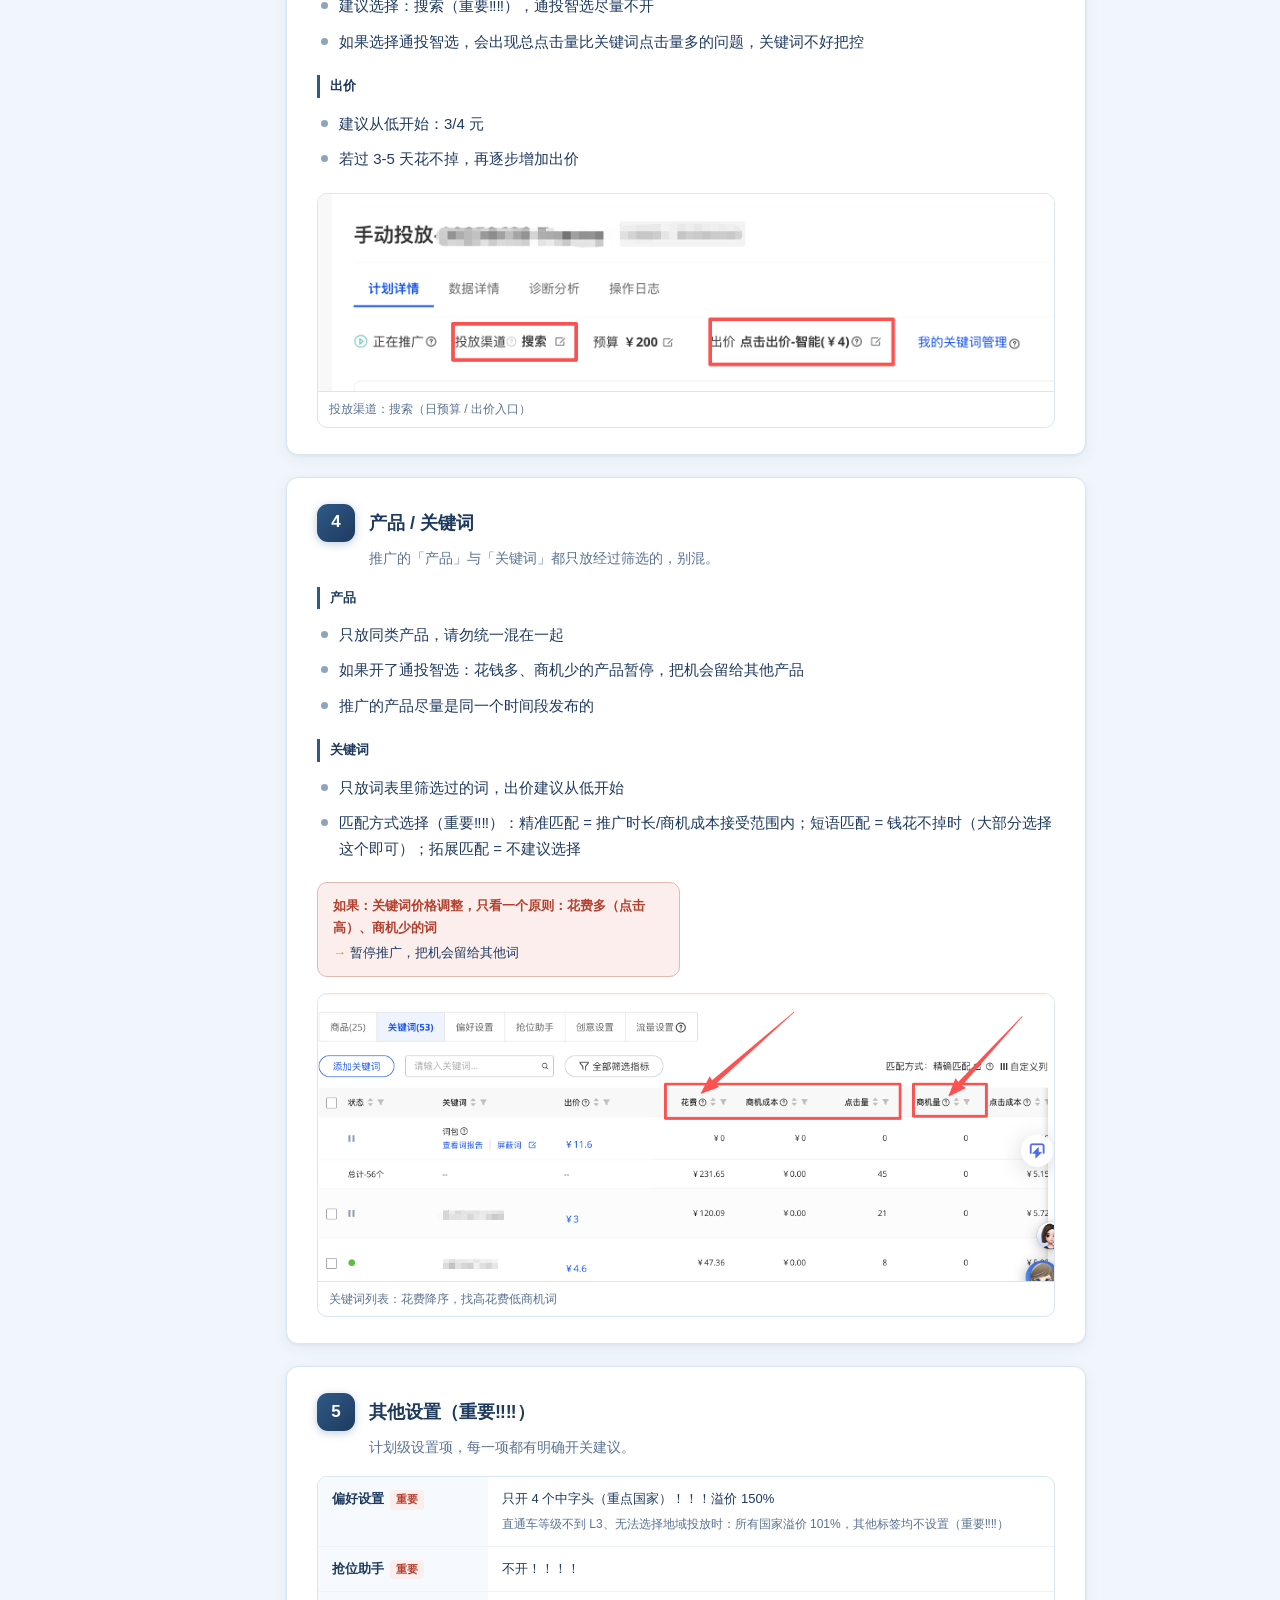
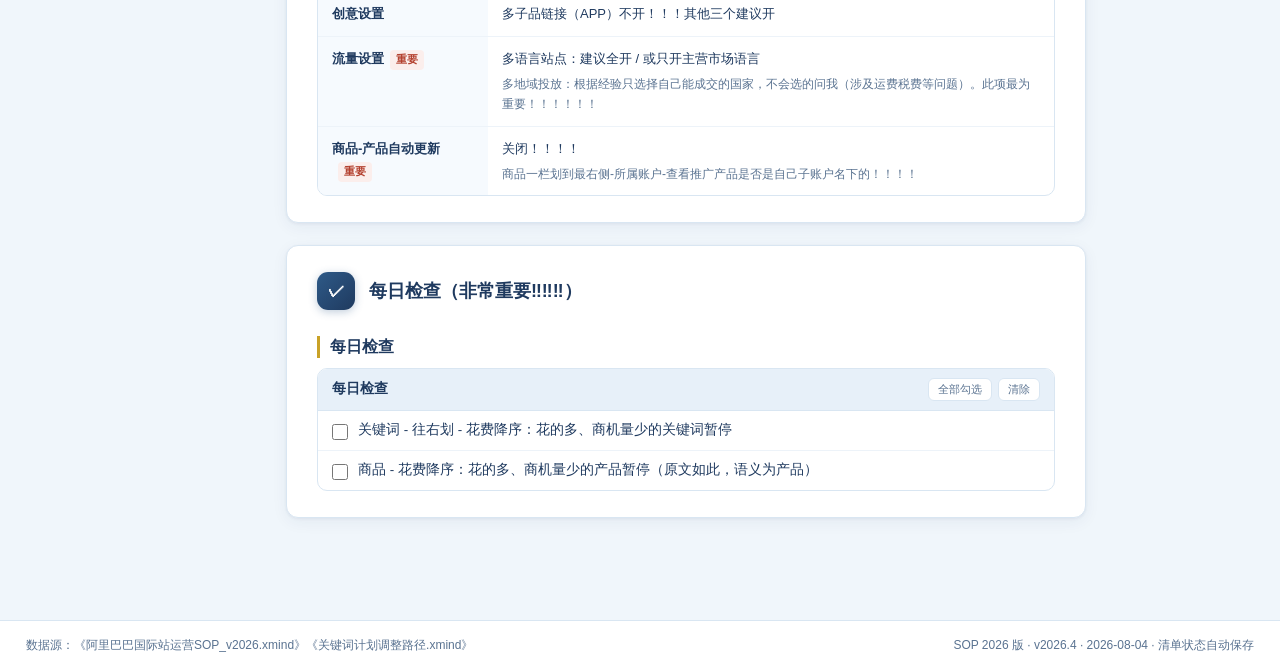
==== commit 978b0dc8: "Add files via upload" ====
--- a/keyword.html
+++ b/keyword.html
@@ -5,7 +5,7 @@
 <meta name="viewport" content="width=device-width, initial-scale=1.0">
 <title>关键词调整路径 · 国际站运营工作台</title>
 <meta name="description" content="直通车 P4P 关键词计划调整路径：看成本、看时间、投放渠道、产品关键词、其他设置、每日检查">
-<link rel="stylesheet" href="style.css">
+<link rel="stylesheet" href="style.css?v=20260916b">
 </head>
 <body>
 
@@ -32,6 +32,19 @@
   <button id="printBtn" class="icon-btn" title="打印 / 导出 PDF 当前页面">打印</button>
 </header>
 
+<header class="hero">
+  <div class="hero-wrap">
+    <span class="hero-kicker">Alibaba.com &middot; P4P Playbook</span>
+    <h1>关键词计划调整路径</h1>
+    <p class="hero-sub">直通车计划优化决策流：先看近期成本 → 看推广时长 → 投放渠道与出价 → 产品与关键词 → 其他设置 → 每日检查，每一步都带「如果…则…」判断逻辑。</p>
+    <div class="hero-meta">
+      <span class="hero-chip">步骤 <b>5 步 + 每日检查</b></span>
+      <span class="hero-chip">核心 <b>市场 · 词 · 产品 · 出价</b></span>
+      <span class="hero-chip">后台截图 <b>4 张</b></span>
+    </div>
+  </div>
+</header>
+
 <main>
   <section id="view-keyword" class="view">
     <aside class="sidebar" id="kwSidebar" aria-label="关键词路径步骤导航"></aside>
@@ -45,8 +58,8 @@
 </footer>
 
 <!-- 版本号用于缓存失效：更新数据文件后同步改 ?v= 即可（如 v=20260916b） -->
-<script src="data-keyword.js?v=20260916"></script>
-<script src="data-sop.js?v=20260916"></script>
-<script src="app.js?v=20260916"></script>
+<script src="data-keyword.js?v=20260916b"></script>
+<script src="data-sop.js?v=20260916b"></script>
+<script src="app.js?v=20260916b"></script>
 </body>
 </html>
--- a/style.css
+++ b/style.css
@@ -52,6 +52,8 @@
   border-bottom: 1px solid var(--border);
   flex-wrap: wrap;
 }
+/* 固定桌面顶栏高度，使侧栏吸顶与锚点偏移有确定基准（移动端由媒体查询覆盖） */
+.topbar { min-height: 68px; }
 .brand { display: flex; align-items: center; gap: 10px; }
 .brand-mark {
   width: 36px; height: 36px; border-radius: 9px;
@@ -115,8 +117,8 @@
 
 .sidebar {
   width: 246px; flex-shrink: 0;
-  position: sticky; top: 65px; align-self: flex-start;
-  height: calc(100vh - 65px);
+  position: sticky; top: var(--topbar-h, 68px); align-self: flex-start;
+  height: calc(100vh - var(--topbar-h, 68px));
   overflow-y: auto;
   padding: 18px 12px 40px;
   border-right: 1px solid var(--border);
@@ -150,7 +152,7 @@
   box-shadow: var(--shadow);
   padding: 30px 34px;
   margin-bottom: 26px;
-  scroll-margin-top: 84px;
+  scroll-margin-top: calc(var(--topbar-h, 68px) + 20px);
 }
 .chapter-head { display: flex; align-items: center; gap: 12px; margin-bottom: 4px; }
 .chapter-badge {
@@ -297,16 +299,52 @@
 .cl-item .cl-text { font-size: 13.5px; color: var(--ink); line-height: 1.55; }
 .cl-item.done .cl-text { color: var(--ink-2); text-decoration: line-through; }
 
-/* ---------------- 关键词页专属 ---------------- */
+/* ---------------- 页面 Hero（三页统一头部） ---------------- */
+.hero {
+  background: linear-gradient(135deg, var(--brand-deep) 0%, var(--brand) 52%, #3E7A8C 100%);
+  color: #fff;
+  padding: 44px 24px 36px;
+}
+.hero-wrap {
+  /* 不居中：左侧留出 侧栏(246) + 内容内边距(40)，与下方 .chapter 卡片左边缘精确对齐 */
+  max-width: none;
+  margin: 0;
+  padding: 0 40px 0 262px;   /* 286 目标位 - 24(.hero 自身左内边距) */
+}
+.hero-kicker {
+  display: inline-block; font-size: 12px; letter-spacing: .16em; text-transform: uppercase;
+  color: #A8C8E8; border: 1px solid rgba(168,200,232,.45);
+  border-radius: 999px; padding: 3px 12px; margin-bottom: 14px;
+}
+.hero h1 { margin: 0 0 12px; font-size: 29px; line-height: 1.3; letter-spacing: .4px; font-weight: 700; max-width: 800px; }
+.hero-sub { margin: 0; color: #D9E6F2; font-size: 14px; max-width: 820px; }
+.hero-meta { display: flex; flex-wrap: wrap; gap: 8px; margin-top: 20px; }
+.hero-chip {
+  background: rgba(255,255,255,.12); border: 1px solid rgba(255,255,255,.2);
+  border-radius: 999px; padding: 4px 12px; font-size: 12.5px; color: #DCE9F5; white-space: nowrap;
+}
+.hero-chip b { color: #fff; font-weight: 600; }
+
+@media (max-width: 900px) { .hero-wrap { padding: 0 20px 0 206px; } }
+@media (max-width: 768px) {
+  .hero { padding: 30px 16px 26px; }
+  .hero-wrap { padding: 0; max-width: 100%; }
+  .hero h1 { font-size: 22px; }
+  .hero-sub { font-size: 13.5px; }
+}
+@media print { .hero { -webkit-print-color-adjust: exact; print-color-adjust: exact; } }
+
+/* ---------------- 关键词页：核心警示卡（与 .warn 同一视觉族） ---------------- */
 .kw-hero {
-  background: linear-gradient(135deg, #2B1E0F 0%, #4A3A17 55%, #7A6225 100%);
-  color: #F7E9C3; border-radius: var(--radius);
-  padding: 26px 30px; margin-bottom: 22px;
-  box-shadow: var(--shadow);
-}
-.kw-hero .kw-hero-tag { font-size: 11px; letter-spacing: .12em; color: #D9BC6A; font-weight: 700; }
-.kw-hero h1 { font-size: 21px; margin: 6px 0 10px; color: #FFF6E0; }
-.kw-hero p { font-size: 14px; color: #F3E3B8; font-weight: 600; }
+  background: var(--warn-bg);
+  border: 1px solid var(--warn-border);
+  border-left: 4px solid var(--accent);
+  border-radius: var(--radius);
+  padding: 22px 26px; margin-bottom: 22px;
+}
+.kw-hero .kw-hero-tag { font-size: 11px; letter-spacing: .12em; color: var(--warn-text); font-weight: 700; }
+.kw-hero h1 { font-size: 19px; margin: 6px 0 8px; color: var(--warn-text); }
+.kw-hero p { font-size: 14px; color: #6B5A1E; font-weight: 600; }
 
 .core4 { display: grid; grid-template-columns: repeat(auto-fit, minmax(180px, 1fr)); gap: 12px; margin-bottom: 26px; }
 .core4 .card { border-top: 3px solid var(--accent); }
@@ -315,7 +353,7 @@
 .kw-step {
   background: var(--bg-card); border: 1px solid var(--border); border-radius: var(--radius);
   box-shadow: var(--shadow); padding: 26px 30px; margin-bottom: 22px;
-  scroll-margin-top: 84px;
+  scroll-margin-top: calc(var(--topbar-h, 68px) + 20px);
 }
 .kw-step-head { display: flex; align-items: center; gap: 14px; margin-bottom: 6px; }
 .kw-step-num {
